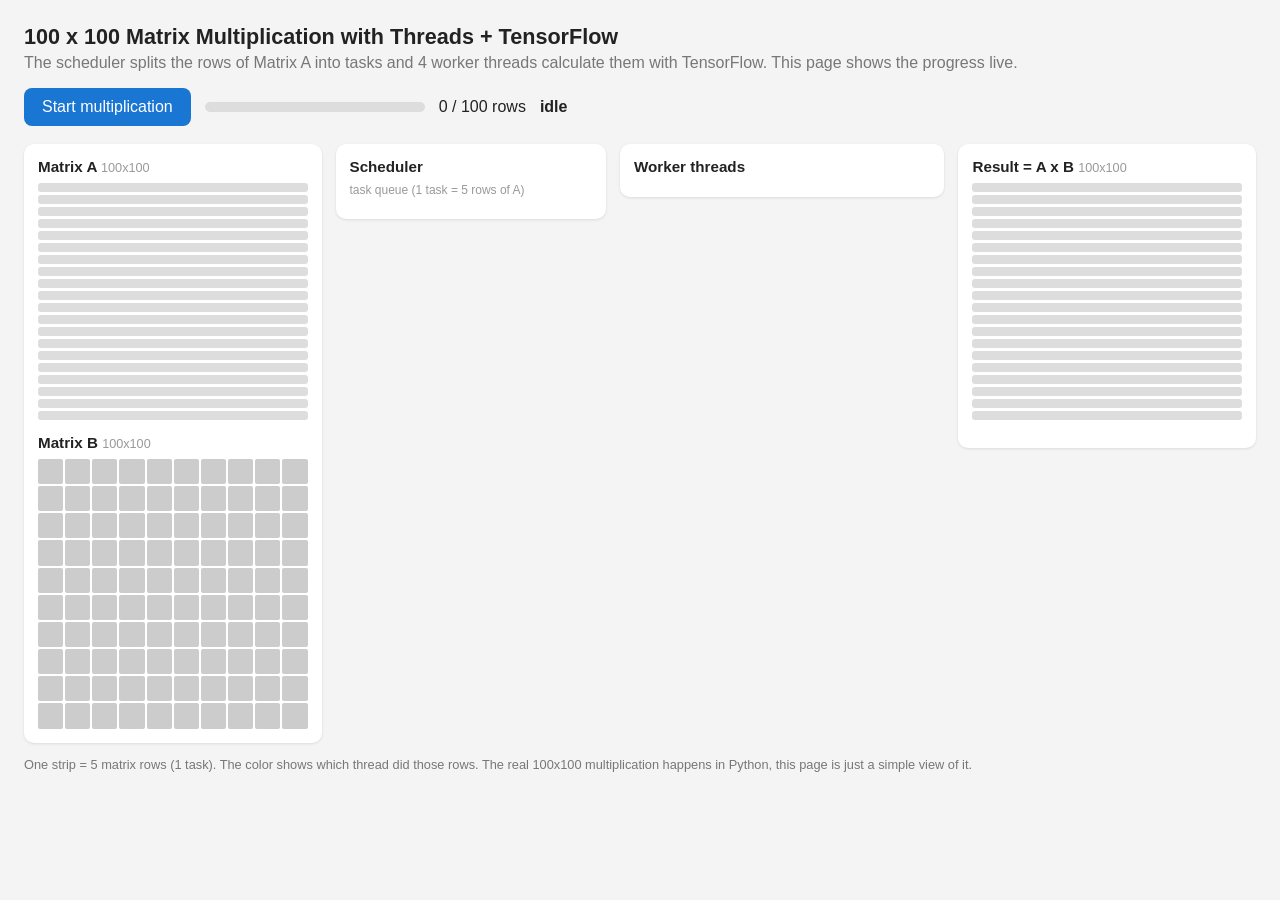
==== frontend/index.html @ 0b30638a "matrix multiplication with threads, scheduler and tensorflow demo" ====
<!DOCTYPE html>
<html>
<head>
  <meta charset="UTF-8">
  <title>Matrix Multiplication with Threads</title>
  <link rel="stylesheet" href="style.css">
</head>
<body>
  <h1>100 x 100 Matrix Multiplication with Threads + TensorFlow</h1>
  <p class="subtitle">The scheduler splits the rows of Matrix A into tasks and 4 worker
  threads calculate them with TensorFlow. This page shows the progress live.</p>

  <div class="controls">
    <button id="startBtn">Start multiplication</button>
    <div class="progress-wrap"><div id="progressBar"></div></div>
    <span id="progressText">0 / 100 rows</span>
    <span id="status">idle</span>
    <span id="timer"></span>
  </div>

  <div class="stage">
    <div class="panel">
      <h2>Matrix A <small>100x100</small></h2>
      <div id="matrixA" class="row-grid"></div>
      <h2>Matrix B <small>100x100</small></h2>
      <div id="matrixB" class="cell-grid"></div>
    </div>

    <div class="panel">
      <h2>Scheduler</h2>
      <p class="hint">task queue (1 task = 5 rows of A)</p>
      <div id="taskQueue" class="task-queue"></div>
    </div>

    <div class="panel">
      <h2>Worker threads</h2>
      <div id="threads"></div>
    </div>

    <div class="panel">
      <h2>Result = A x B <small>100x100</small></h2>
      <div id="matrixR" class="row-grid"></div>
      <div id="finalInfo" class="final-info hidden"></div>
    </div>
  </div>

  <p class="legend">One strip = 5 matrix rows (1 task). The color shows which thread did
  those rows. The real 100x100 multiplication happens in Python, this page is just a
  simple view of it.</p>

  <script src="script.js"></script>
</body>
</html>
---- frontend/style.css ----
/* style.css */

* { box-sizing: border-box; margin: 0; padding: 0; }

body {
  font-family: "Segoe UI", Arial, sans-serif;
  background: #f4f4f4;
  color: #222;
  padding: 24px;
}

h1 { font-size: 1.35rem; margin-bottom: 4px; }
.subtitle { color: #777; margin-bottom: 16px; }

.controls { display: flex; align-items: center; gap: 14px; margin-bottom: 18px; flex-wrap: wrap; }
button {
  background: #1976d2;
  color: white;
  border: 0;
  padding: 10px 18px;
  border-radius: 8px;
  font-size: 1rem;
  cursor: pointer;
}
button:disabled { background: #999; }
#status { font-weight: 600; }
#timer { font-family: Consolas, monospace; }
.progress-wrap { width: 220px; height: 10px; background: #ddd; border-radius: 5px; overflow: hidden; }
#progressBar { height: 100%; width: 0; background: #1976d2; transition: width 0.2s; }

.stage { display: grid; grid-template-columns: 1.1fr 1fr 1.2fr 1.1fr; gap: 14px; align-items: start; }
.panel { background: white; border-radius: 10px; padding: 14px; box-shadow: 0 1px 3px rgba(0,0,0,0.1); }
.panel h2 { font-size: 0.95rem; margin-bottom: 8px; }
.panel h2 small { color: #999; font-weight: normal; }
.hint { font-size: 0.75rem; color: #999; margin-bottom: 8px; }

/* matrix A and the result: one strip per task */
.row-grid { display: flex; flex-direction: column; gap: 3px; margin-bottom: 14px; }
.strip { height: 9px; border-radius: 3px; background: #ddd; transition: background 0.3s, opacity 0.3s; }
.strip.working { animation: blink 0.8s infinite; }
.strip.done { opacity: 0.35; }
@keyframes blink { 50% { opacity: 0.4; } }

/* matrix B is just shown as a 10x10 picture */
.cell-grid { display: grid; grid-template-columns: repeat(10, 1fr); gap: 2px; }
.cell { aspect-ratio: 1; background: #ccc; border-radius: 2px; }

/* the task queue inside the scheduler box */
.task-queue { display: flex; flex-wrap: wrap; gap: 6px; }
.chip {
  font-size: 0.7rem;
  font-family: Consolas, monospace;
  padding: 3px 7px;
  border-radius: 999px;
  background: #fafafa;
  border: 2px solid #bbb;
}
.chip.taken { opacity: 0.45; }
.chip.done { opacity: 0.2; text-decoration: line-through; }

/* thread cards */
.thread-card {
  border: 1px solid #ddd;
  border-left: 5px solid #ccc;
  border-radius: 8px;
  padding: 10px 12px;
  margin-bottom: 10px;
}
.thread-name { font-weight: 600; display: flex; align-items: center; gap: 7px; }
.dot { width: 10px; height: 10px; border-radius: 50%; }
.thread-status { font-size: 0.78rem; color: #555; margin: 4px 0; }
.thread-done { display: flex; flex-wrap: wrap; gap: 4px; min-height: 12px; }
.mini-chip { width: 14px; height: 10px; border-radius: 2px; }

/* the chip that flies from the scheduler to a thread */
.fly-chip {
  position: fixed;
  z-index: 10;
  color: white;
  font-size: 0.7rem;
  padding: 3px 7px;
  border-radius: 999px;
  transition: transform 0.45s ease, opacity 0.45s ease;
}

/* summary shown at the end */
.final-info { border-top: 1px dashed #ddd; padding-top: 10px; font-size: 0.85rem; }
.final-info table { border-collapse: collapse; margin-top: 6px; font-family: Consolas, monospace; font-size: 0.75rem; }
.final-info td { border: 1px solid #ddd; padding: 3px 6px; }
.badge {
  display: inline-block;
  padding: 3px 10px;
  border-radius: 999px;
  font-weight: 600;
  font-size: 0.78rem;
  margin-bottom: 8px;
}
.badge.ok { background: #d4edda; color: #155724; }
.badge.bad { background: #f8d7da; color: #721c24; }

.hidden { display: none; }
.legend { margin-top: 14px; color: #777; font-size: 0.8rem; }

@media (max-width: 1100px) {
  .stage { grid-template-columns: 1fr 1fr; }
}
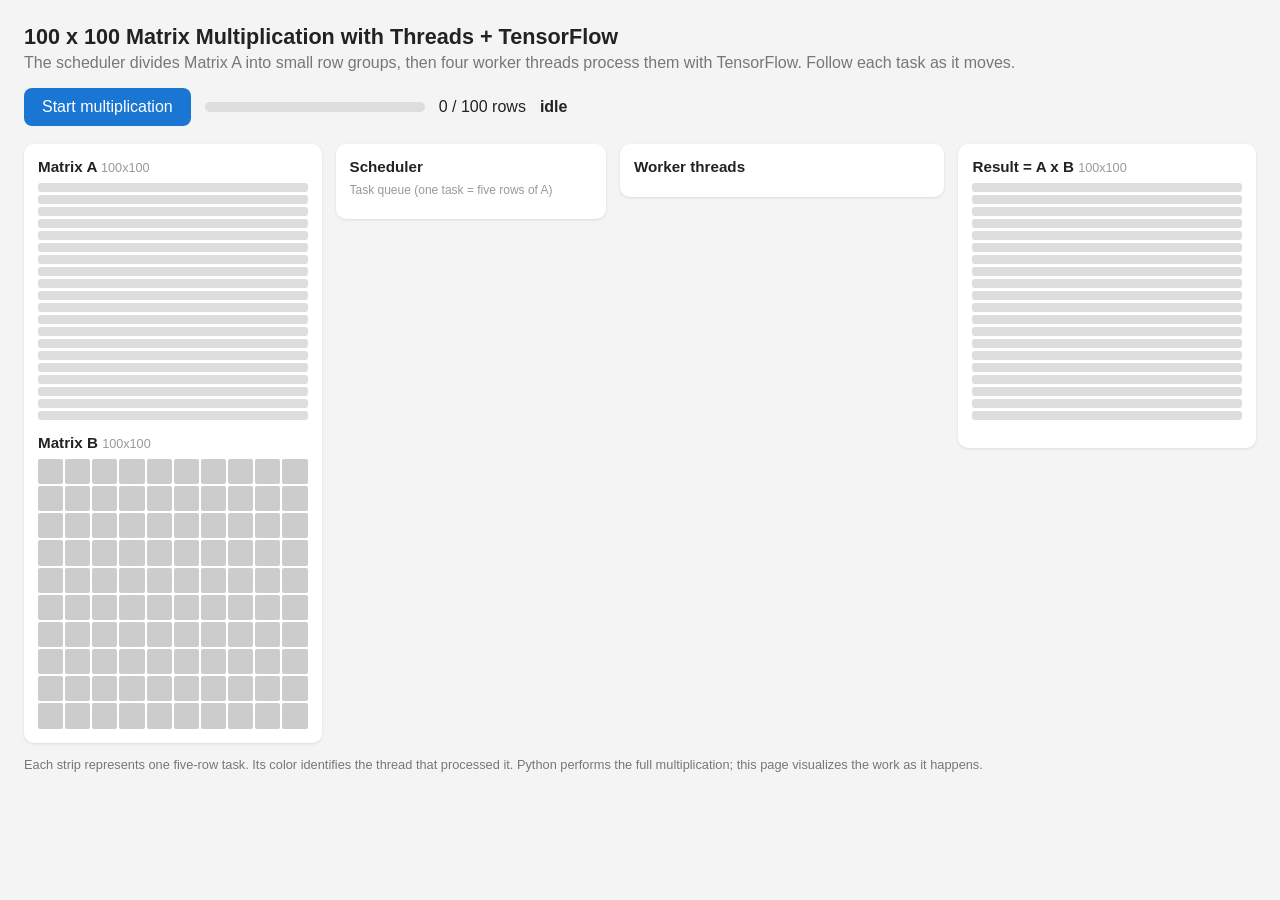
==== commit 4d7da929: "Refactor frontend and backend code for matrix multiplication demo; improve UI text, enhance error ha" ====
--- a/frontend/index.html
+++ b/frontend/index.html
@@ -1,14 +1,15 @@
 <!DOCTYPE html>
-<html>
+<html lang="en">
 <head>
   <meta charset="UTF-8">
+  <meta name="viewport" content="width=device-width, initial-scale=1">
   <title>Matrix Multiplication with Threads</title>
   <link rel="stylesheet" href="style.css">
 </head>
 <body>
   <h1>100 x 100 Matrix Multiplication with Threads + TensorFlow</h1>
-  <p class="subtitle">The scheduler splits the rows of Matrix A into tasks and 4 worker
-  threads calculate them with TensorFlow. This page shows the progress live.</p>
+  <p class="subtitle">The scheduler divides Matrix A into small row groups, then four
+  worker threads process them with TensorFlow. Follow each task as it moves.</p>
 
   <div class="controls">
     <button id="startBtn">Start multiplication</button>
@@ -28,7 +29,7 @@
 
     <div class="panel">
       <h2>Scheduler</h2>
-      <p class="hint">task queue (1 task = 5 rows of A)</p>
+      <p class="hint">Task queue (one task = five rows of A)</p>
       <div id="taskQueue" class="task-queue"></div>
     </div>
 
@@ -44,9 +45,9 @@
     </div>
   </div>
 
-  <p class="legend">One strip = 5 matrix rows (1 task). The color shows which thread did
-  those rows. The real 100x100 multiplication happens in Python, this page is just a
-  simple view of it.</p>
+  <p class="legend">Each strip represents one five-row task. Its color identifies the
+  thread that processed it. Python performs the full multiplication; this page visualizes
+  the work as it happens.</p>
 
   <script src="script.js"></script>
 </body>
